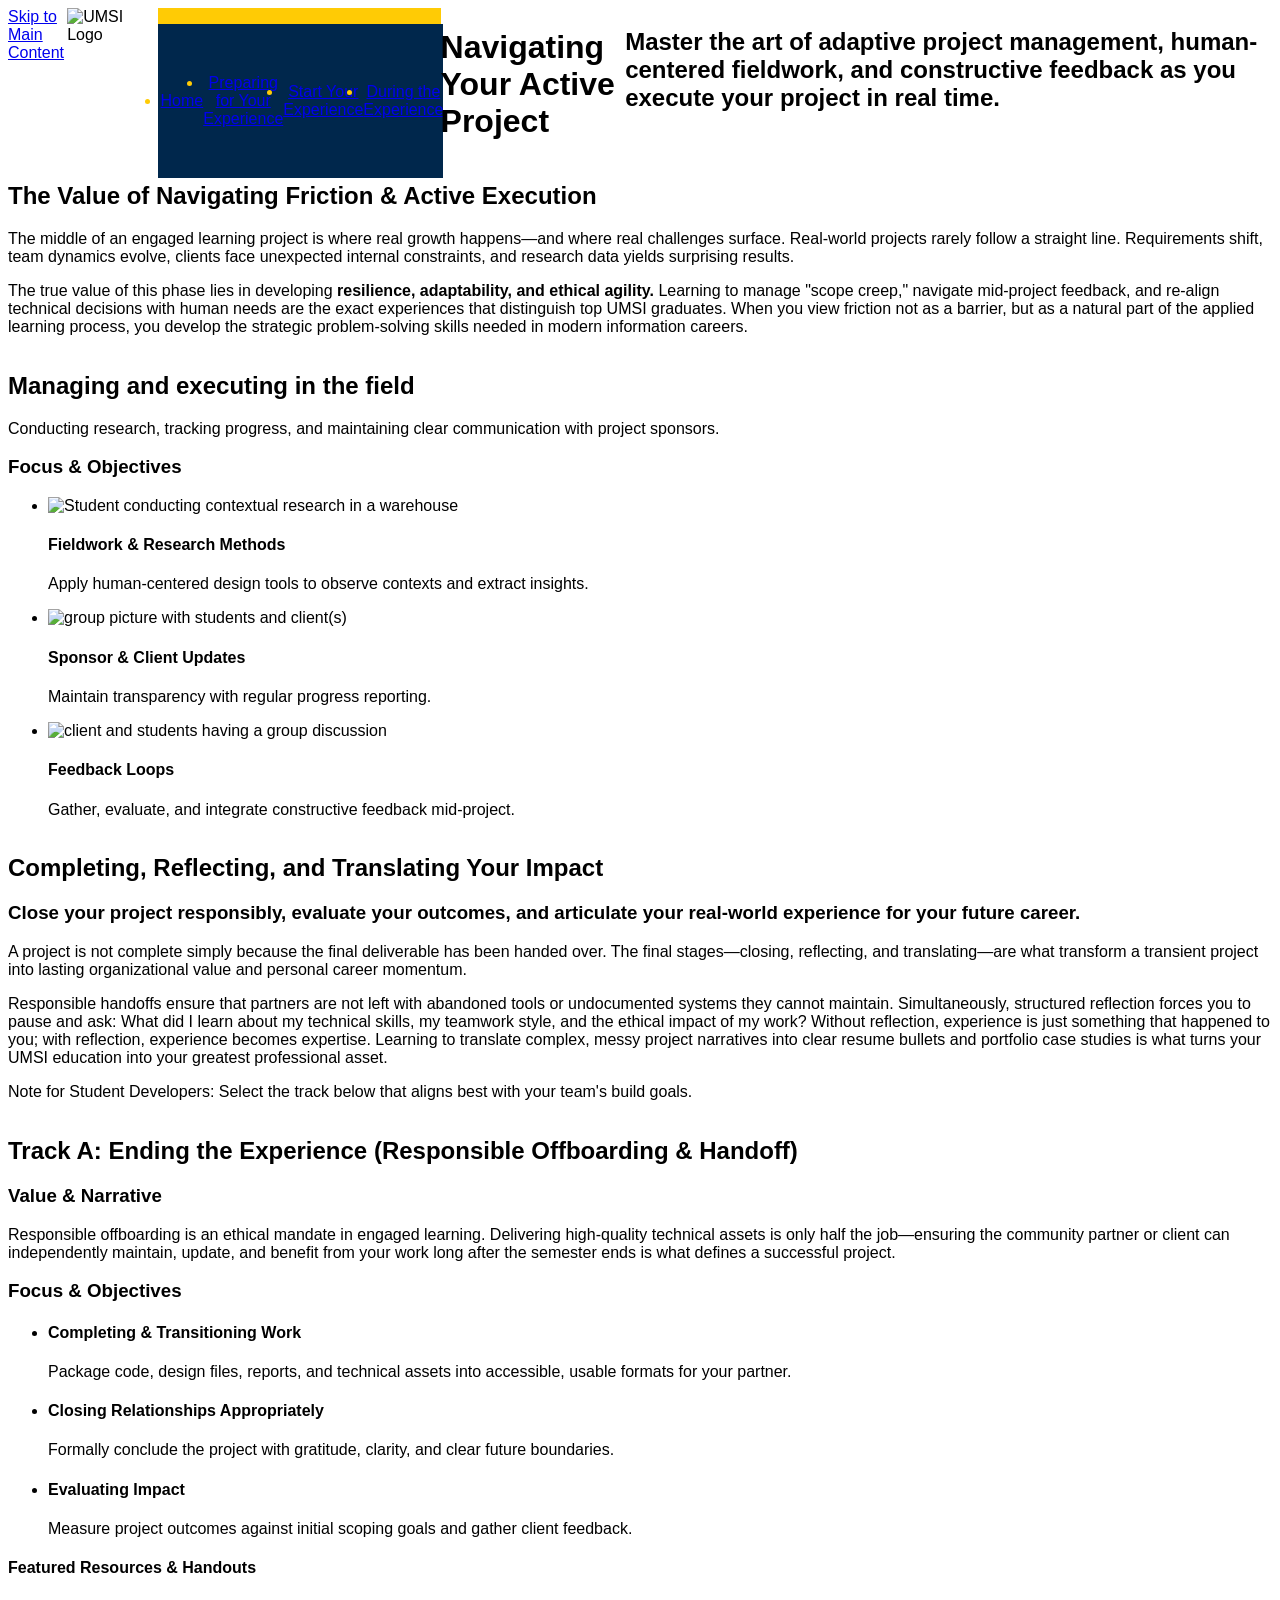
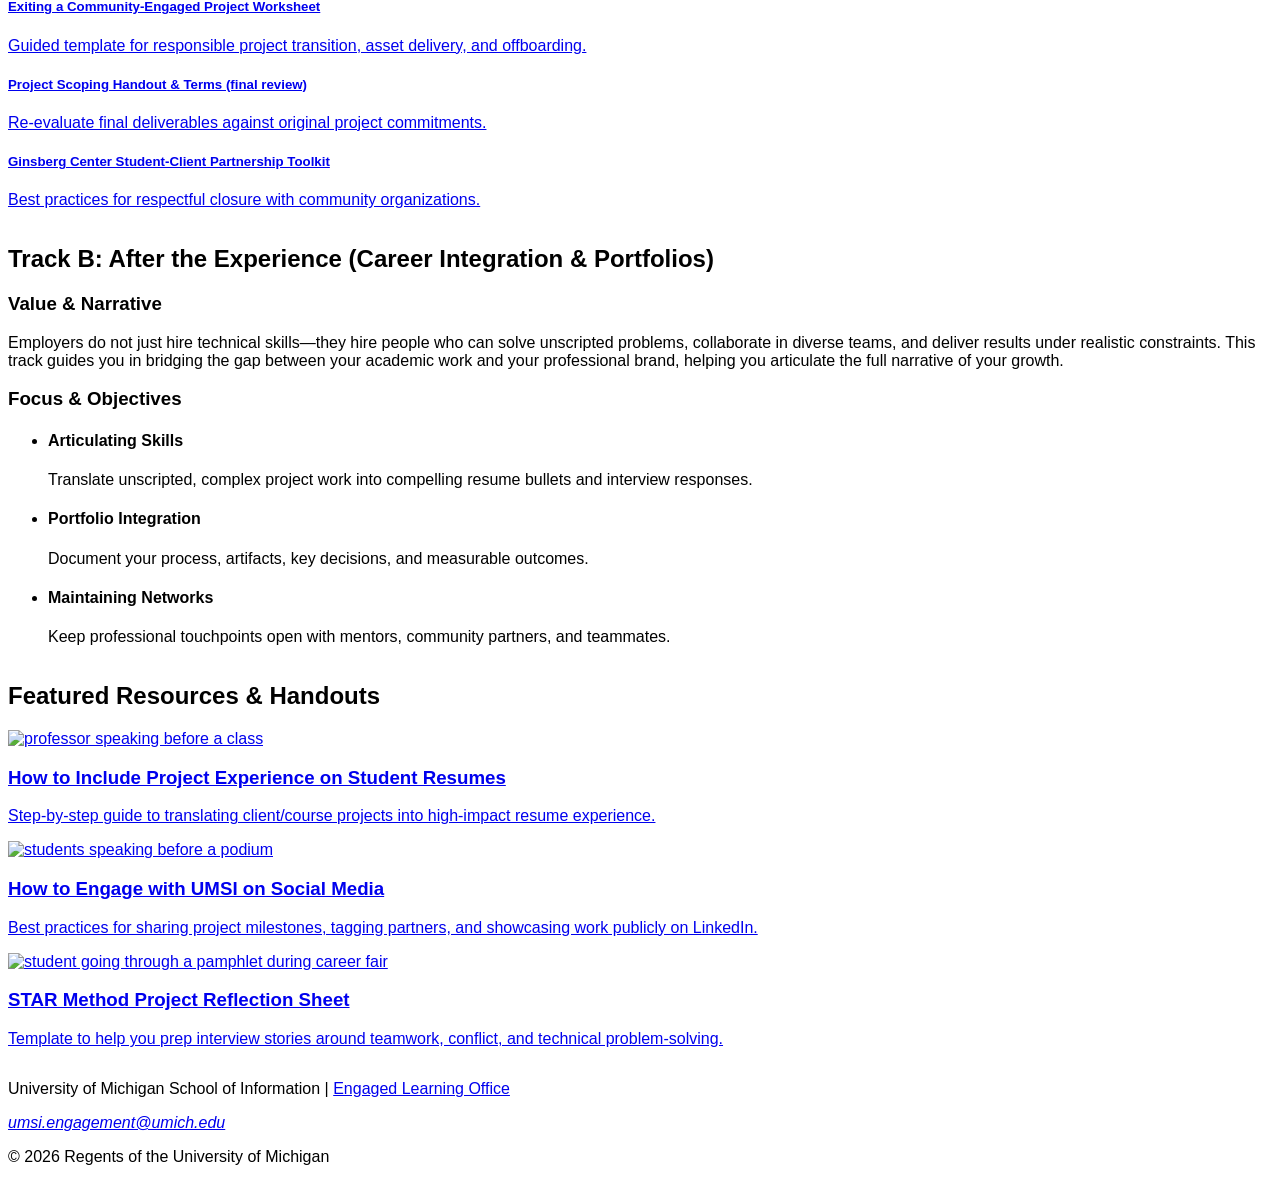
==== during.html @ c2f4e1d3 "checkpoint: work in progress before mobile CSS pass" ====
<!doctype html>
<html lang="en">
  <head>
    <meta charset="UTF-8" />
    <meta name="viewport" content="width=device-width, initial-scale=1.0" />
     <link rel="stylesheet" href="css/html5reset.css" />
    <link rel="stylesheet" href="css/style.css" />
    <title>Resumes</title>
  </head>
  <body>
    <header>
      <a href="#main">Skip to Main Content</a>
      <img
        src="images/UMSI_signature_vertical_informal_solidblue.jpg"
        alt="UMSI Logo"
      />
      <nav>
        <ul>
          <li><a href="index.html">Home</a></li>
          <li><a href="prep.html">Preparing for Your Experience</a></li>
          <li><a href="start.html">Start Your Experience</a></li>
          <li><a href="during.html">During the Experience</a></li>
        </ul>
      </nav>
      <h1>Navigating Your Active Project</h1>
      <h2>
        Master the art of adaptive project management, human-centered fieldwork,
        and constructive feedback as you execute your project in real time.
      </h2>
    </header>
    <main id="main">
      <section>
        <h2>The Value of Navigating Friction & Active Execution</h2>
        <p>
          The middle of an engaged learning project is where real growth
          happens—and where real challenges surface. Real-world projects rarely
          follow a straight line. Requirements shift, team dynamics evolve,
          clients face unexpected internal constraints, and research data yields
          surprising results.
        </p>
        <p>
          The true value of this phase lies in developing
          <strong>resilience, adaptability, and ethical agility.</strong>
          Learning to manage "scope creep," navigate mid-project feedback, and
          re-align technical decisions with human needs are the exact
          experiences that distinguish top UMSI graduates. When you view
          friction not as a barrier, but as a natural part of the applied
          learning process, you develop the strategic problem-solving skills
          needed in modern information careers.
        </p>
      </section>

      <section>
        <h2>Managing and executing in the field</h2>
        <p>
          Conducting research, tracking progress, and maintaining clear
          communication with project sponsors.
        </p>
        <h3>Focus & Objectives</h3>
        <ul>
          <li>
            <img
              src="images/UMSI_ASB2026CIRCAPintig_46.jpg"
              alt="Student conducting contextual research in a warehouse"
            />
            <h4>Fieldwork & Research Methods</h4>
            <p>
              Apply human-centered design tools to observe contexts and extract
              insights.
            </p>
          </li>
          <li>
            <img
              src="images/UMSI_ASB2026CIRCAPintig_06.jpg"
              alt="group picture with students and client(s)"
            />
            <h4>Sponsor & Client Updates</h4>
            <p>Maintain transparency with regular progress reporting.</p>
          </li>
          <li>
            <img
              src="images/UMSI_ASB2026CIRCAPintig_37.jpg"
              alt="client and students having a group discussion"
            />
            <h4>Feedback Loops</h4>
            <p>
              Gather, evaluate, and integrate constructive feedback mid-project.
            </p>
          </li>
        </ul>
      </section>

      <section>
        <h2>Completing, Reflecting, and Translating Your Impact</h2>
        <h3>
          Close your project responsibly, evaluate your outcomes, and articulate
          your real-world experience for your future career.
        </h3>
        <p>
          A project is not complete simply because the final deliverable has
          been handed over. The final stages—closing, reflecting, and
          translating—are what transform a transient project into lasting
          organizational value and personal career momentum.
        </p>
        <p>
          Responsible handoffs ensure that partners are not left with abandoned
          tools or undocumented systems they cannot maintain. Simultaneously,
          structured reflection forces you to pause and ask: What did I learn
          about my technical skills, my teamwork style, and the ethical impact
          of my work? Without reflection, experience is just something that
          happened to you; with reflection, experience becomes expertise.
          Learning to translate complex, messy project narratives into clear
          resume bullets and portfolio case studies is what turns your UMSI
          education into your greatest professional asset.
        </p>

        <p>
          Note for Student Developers: Select the track below that aligns best
          with your team's build goals.
        </p>
      </section>
      <section>
        <h2>
          Track A: Ending the Experience (Responsible Offboarding & Handoff)
        </h2>
        <h3>Value & Narrative</h3>
        <p>
          Responsible offboarding is an ethical mandate in engaged learning.
          Delivering high-quality technical assets is only half the job—ensuring
          the community partner or client can independently maintain, update,
          and benefit from your work long after the semester ends is what
          defines a successful project.
        </p>
        <h3>Focus & Objectives</h3>
        <ul>
          <li>
            <h4>Completing & Transitioning Work</h4>
            <p>
              Package code, design files, reports, and technical assets into
              accessible, usable formats for your partner.
            </p>
          </li>
          <li>
            <h4>Closing Relationships Appropriately</h4>
            <p>
              Formally conclude the project with gratitude, clarity, and clear
              future boundaries.
            </p>
          </li>
          <li>
            <h4>Evaluating Impact</h4>
            <p>
              Measure project outcomes against initial scoping goals and gather
              client feedback.
            </p>
          </li>
        </ul>

        <h4>Featured Resources & Handouts</h4>

        <div>
          <a
            href="https://docs.google.com/document/d/1-gfg_EZ3T8pa3T0a130Qvtpl1bYoLOVEHSNpGHcJtFA/edit?usp=drive_link"
            ><h5>Exiting a Community-Engaged Project Worksheet</h5>
            <p>
              Guided template for responsible project transition, asset
              delivery, and offboarding.
            </p></a
          >

          <a
            href="https://docs.google.com/document/d/1TrEDolwmOIlXgYgAP9VvlOGoYOwFfe6KxzZOgZSVYVw/edit?usp=drive_link"
            ><h5>Project Scoping Handout & Terms (final review)</h5>
            <p>
              Re-evaluate final deliverables against original project
              commitments.
            </p></a
          >

          <a
            href="https://ginsberg.umich.edu/article/campus-community-partnerships-toolkit"
            ><h5>Ginsberg Center Student-Client Partnership Toolkit</h5>
            <p>
              Best practices for respectful closure with community
              organizations.
            </p></a
          >
        </div>
      </section>
      <section>
        <h2>Track B: After the Experience (Career Integration & Portfolios)</h2>

        <h3>Value & Narrative</h3>
        <p>
          Employers do not just hire technical skills—they hire people who can
          solve unscripted problems, collaborate in diverse teams, and deliver
          results under realistic constraints. This track guides you in bridging
          the gap between your academic work and your professional brand,
          helping you articulate the full narrative of your growth.
        </p>

        <h3>Focus & Objectives</h3>
        <ul>
          <li>
            <h4>Articulating Skills</h4>
            <p>
              Translate unscripted, complex project work into compelling resume
              bullets and interview responses.
            </p>
          </li>
          <li>
            <h4>Portfolio Integration</h4>
            <p>
              Document your process, artifacts, key decisions, and measurable
              outcomes.
            </p>
          </li>
          <li>
            <h4>Maintaining Networks</h4>
            <p>
              Keep professional touchpoints open with mentors, community
              partners, and teammates.
            </p>
          </li>
        </ul>
      </section>

      <section>
        <h2>Featured Resources & Handouts</h2>
        <div>
          <a
            href="https://docs.google.com/document/d/1mjyX6jgqXFrY7SFYaA3J2cTh1ZnHH0FKF5aUKfXzXKo/edit?tab=t.0"
          >
            <img
              src="images/UMSI_JesseJohnstonClass_06.jpg"
              alt="professor speaking before a class"
            />
            <h3>How to Include Project Experience on Student Resumes</h3>
            <p>
              Step-by-step guide to translating client/course projects into
              high-impact resume experience.
            </p>
          </a>

          <a
            href="https://docs.google.com/document/d/1jwQg_Y4jECLPHqcyOtJtDTK5x-68KstexfPbh6jXHnA/edit?tab=t.0"
          >
            <img
              src="images/UMSI_Orientation_082024_009.JPG"
              alt="students speaking before a podium"
            />
            <h3>How to Engage with UMSI on Social Media</h3>
            <p>
              Best practices for sharing project milestones, tagging partners,
              and showcasing work publicly on LinkedIn.
            </p>
          </a>
          <a
            href="https://careercenter.umich.edu/content/interviewing-resources"
          >
            <img
              src="images/umsi_careerfair1.26.23.25.jpg"
              alt="student going through a pamphlet during career fair"
            />
            <h3>STAR Method Project Reflection Sheet</h3>
            <p>
              Template to help you prep interview stories around teamwork,
              conflict, and technical problem-solving.
            </p>
          </a>
        </div>
      </section>

      <!-- Content taken & modified from UMGPT with the prompt, "for the same content write me some intro content and resources for a prep page using the ELO content below" - this was after I had asked for content for the home page. " UMGPT. (2026). UMGPT ( GPT-5.6 Sol September 7th version) [Large language model]. -->
    </main>
    <footer>
      <p>
        University of Michigan School of Information |
        <a
          href="https://www.si.umich.edu/programs/engaged-learning/about-engaged-learning-office"
          >Engaged Learning Office
        </a>
      </p>
      <address>
        <a href="mailto:umsi.engagement@umich.edu">umsi.engagement@umich.edu</a>
      </address>
      <p>&copy; 2026 Regents of the University of Michigan</p>
    </footer>
  </body>
</html>
---- css/style.css ----
html {
  font-size: 16px;
  font-family: "nunito sans", sans-serif;

}

img {
  width: 100%;
}

iframe {
  width: 100%;
}

header {
  display: flex;
  justify-content: space-between;
}

#skip-content {
  position: absolute;
  top: -40px;
}

header > img {
  width: 18%;
}

nav {
  background: #FFCB05;
}

nav > ul {
  display: flex;
  flex-direction: row;
  width: 100%;
  justify-content: space-evenly;
  font-size: 16px;
  height: 100%;
  align-items: center;
  text-align: center;
  padding-left: 1%;
    font-family: "Oswald", sans-serif;
    background-color: #00274C;
    color: #FFCB05;

}

#title {
  font-family: "Oswald", sans-serif;
  text-align: center;
  font-size: 2.5rem;
  padding: 10% 0%;
  background-color: #FFCB05;
  color:#00274C;
  line-height: 1.2;
}

main {
  display: grid;
  grid-template-columns: repeat(4, 1fr);
}

section {
  grid-column: 1 / -1;


}

#section-2 {
  text-align: center;
  padding: 10% 11vw;
  color: #00274C;
}

#section-2 h2{
  padding-bottom: 5%;
  font-family: "Oswald", sans-serif;
  font-size: 2.5rem;
  line-height: 1.3;
}
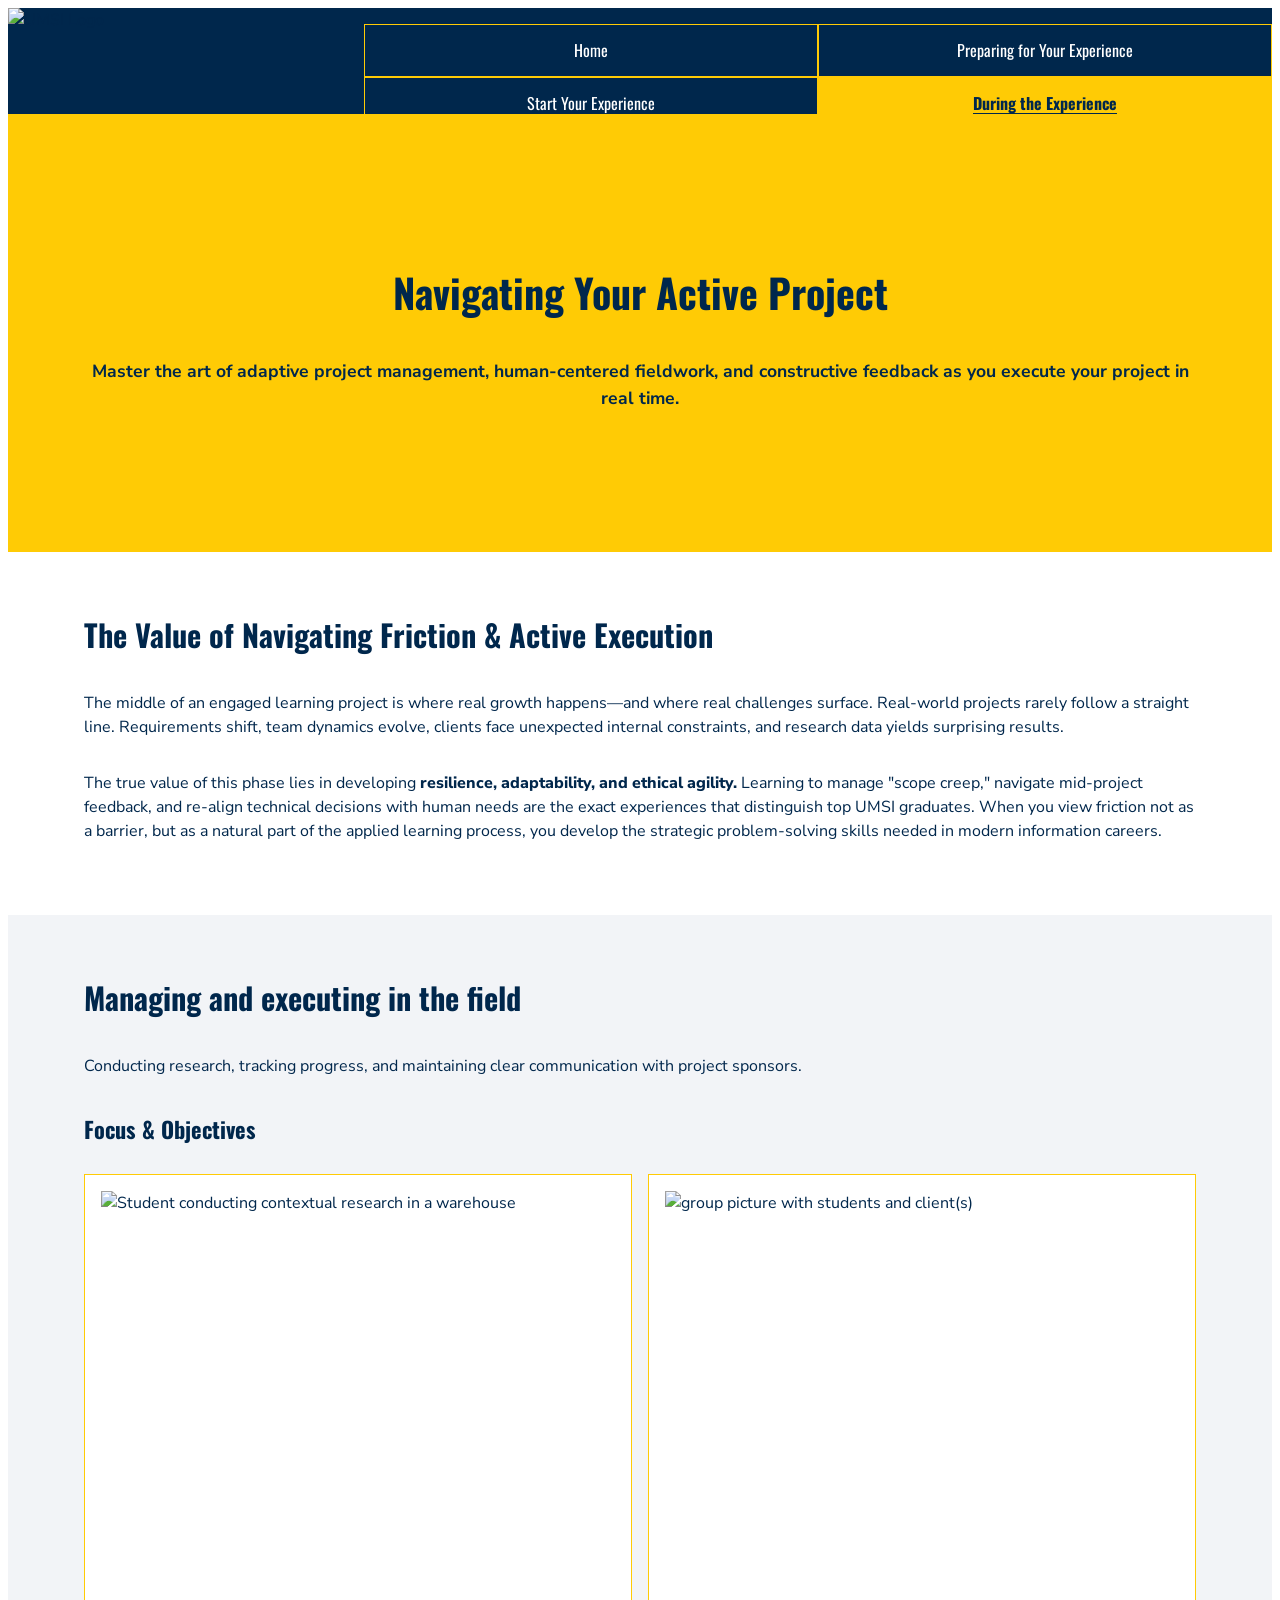
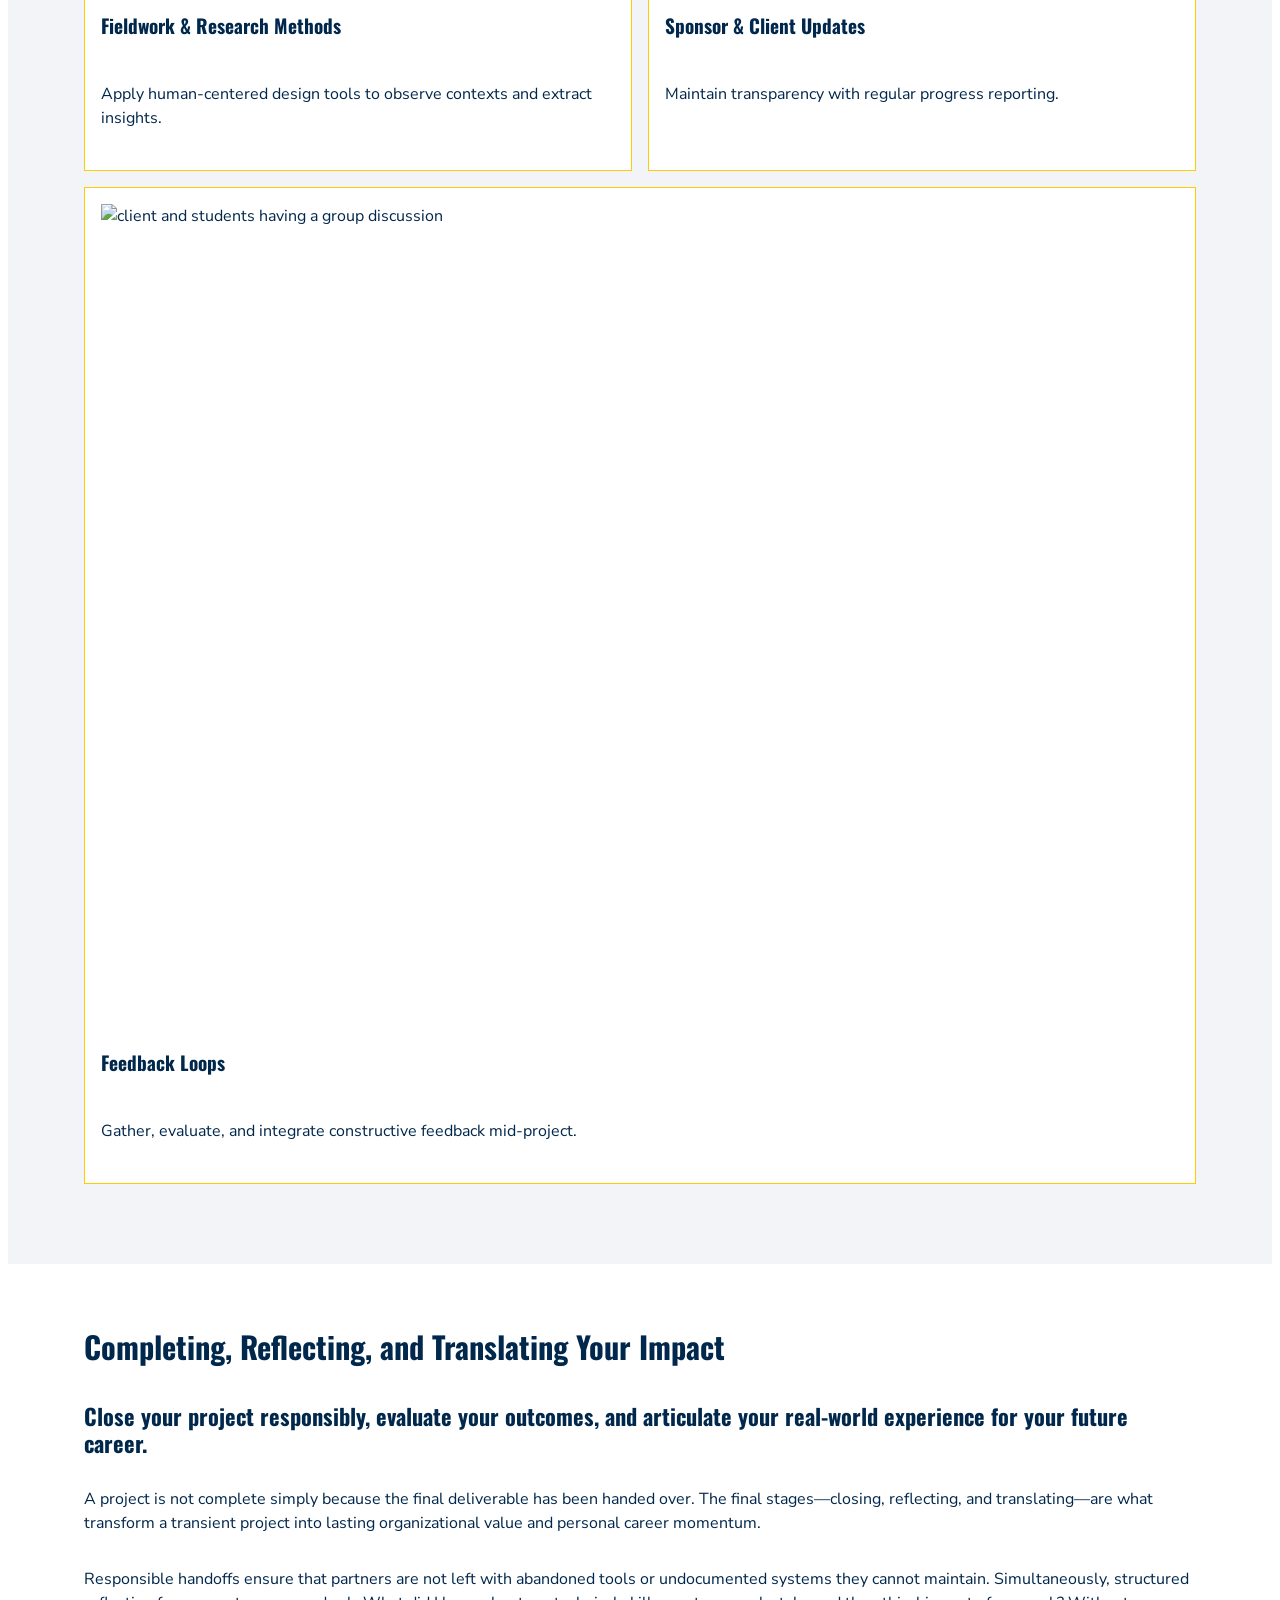
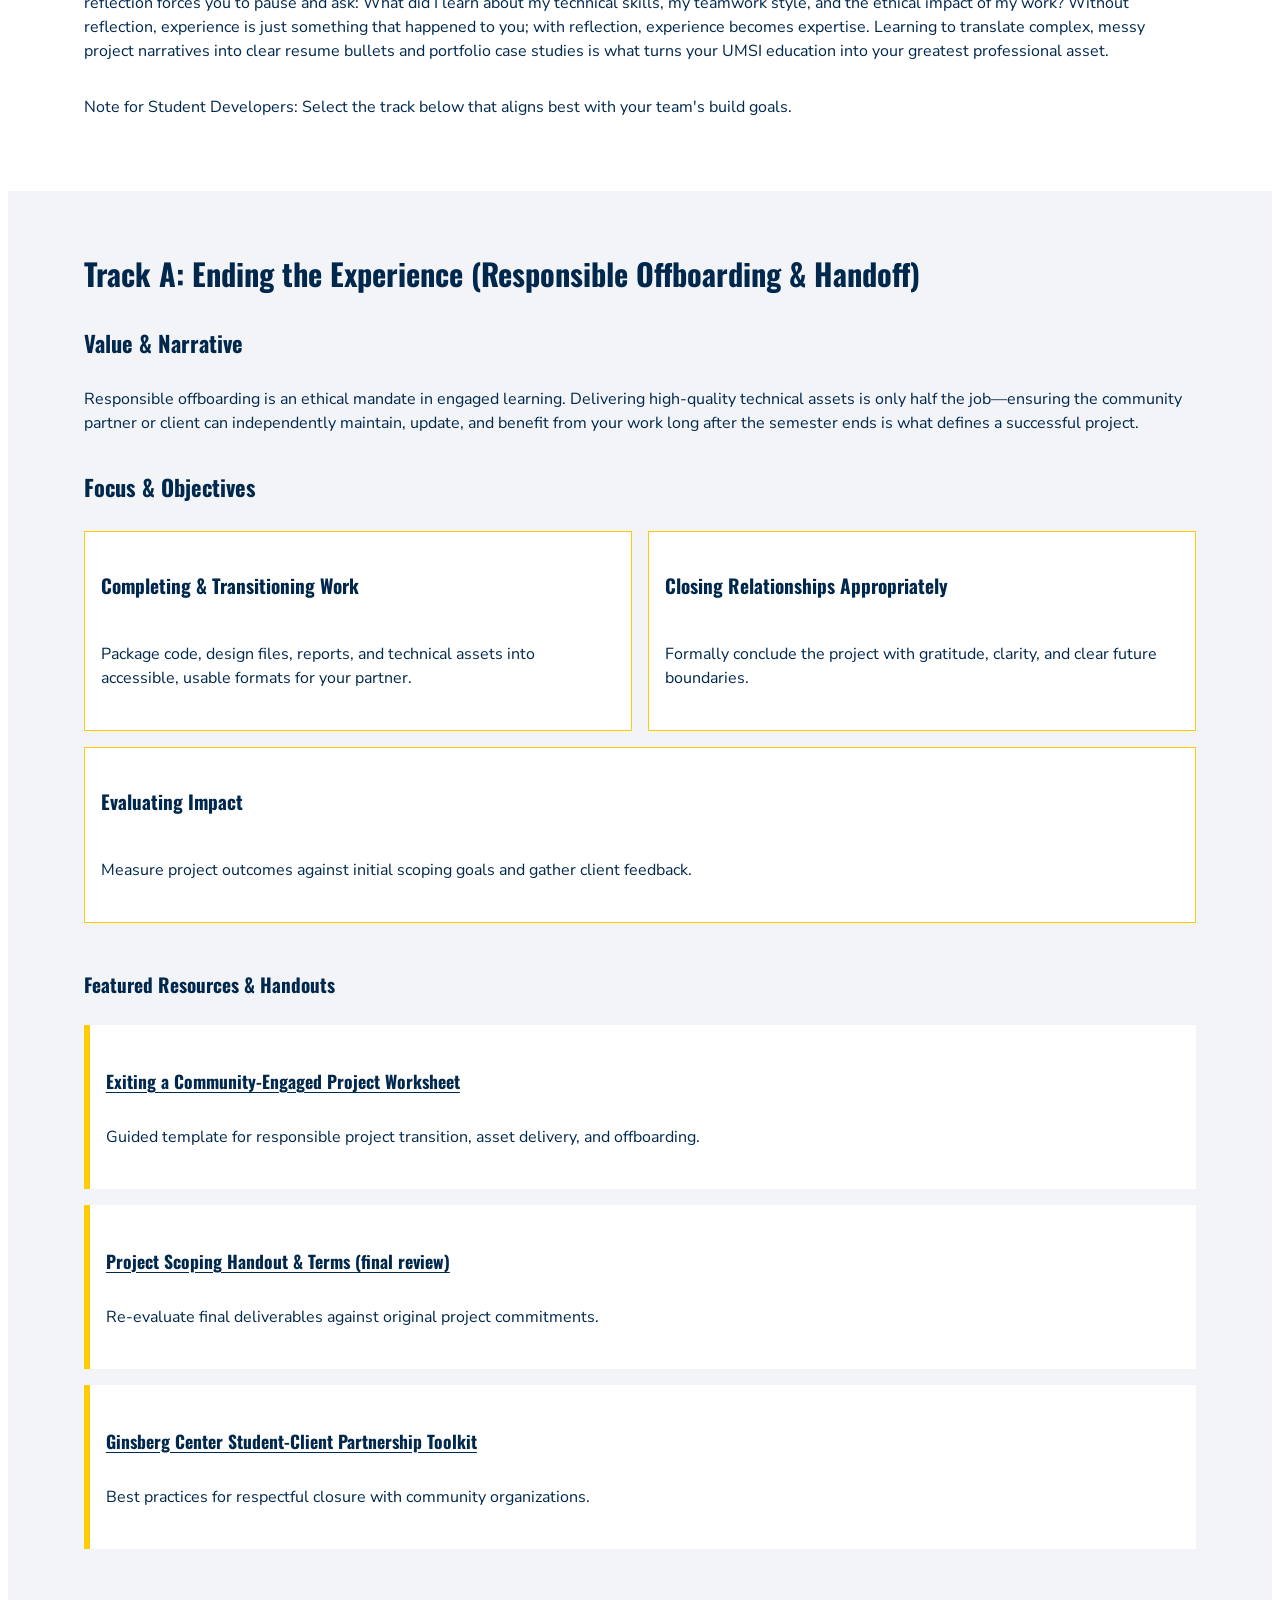
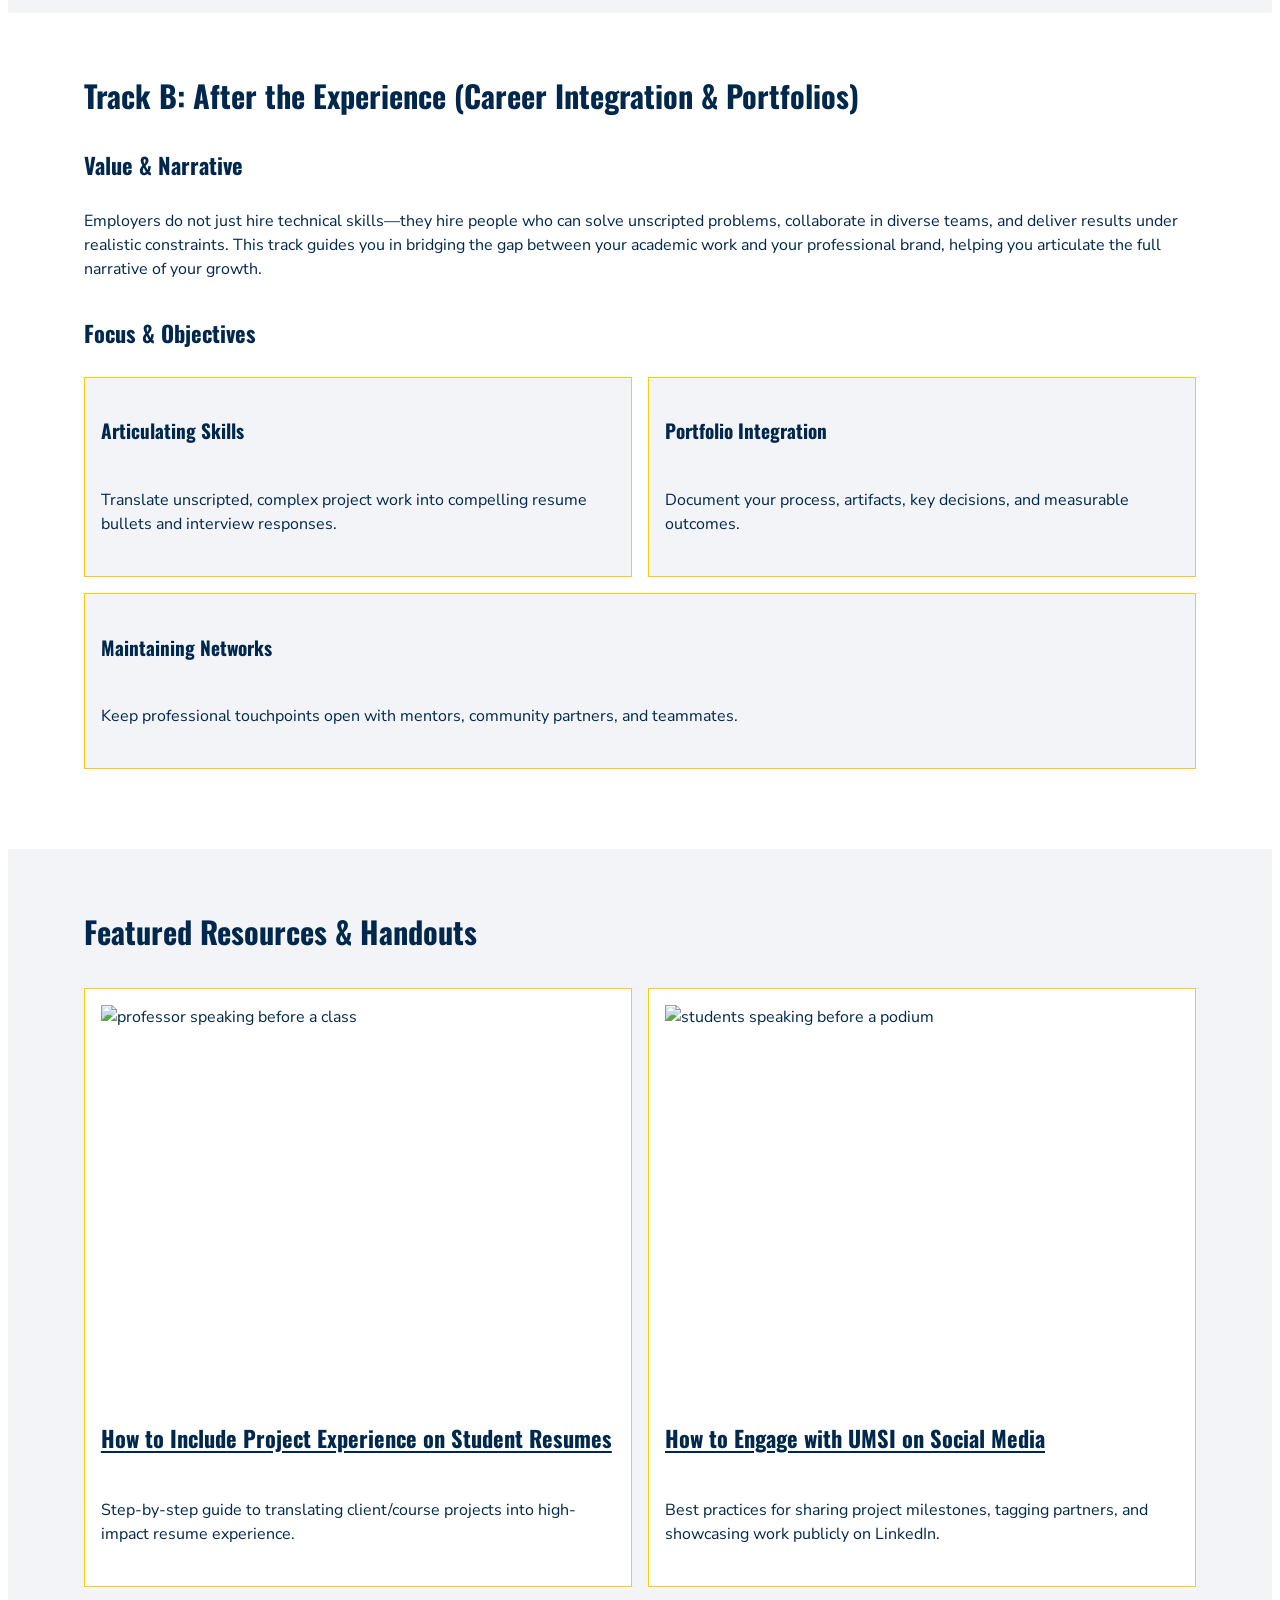
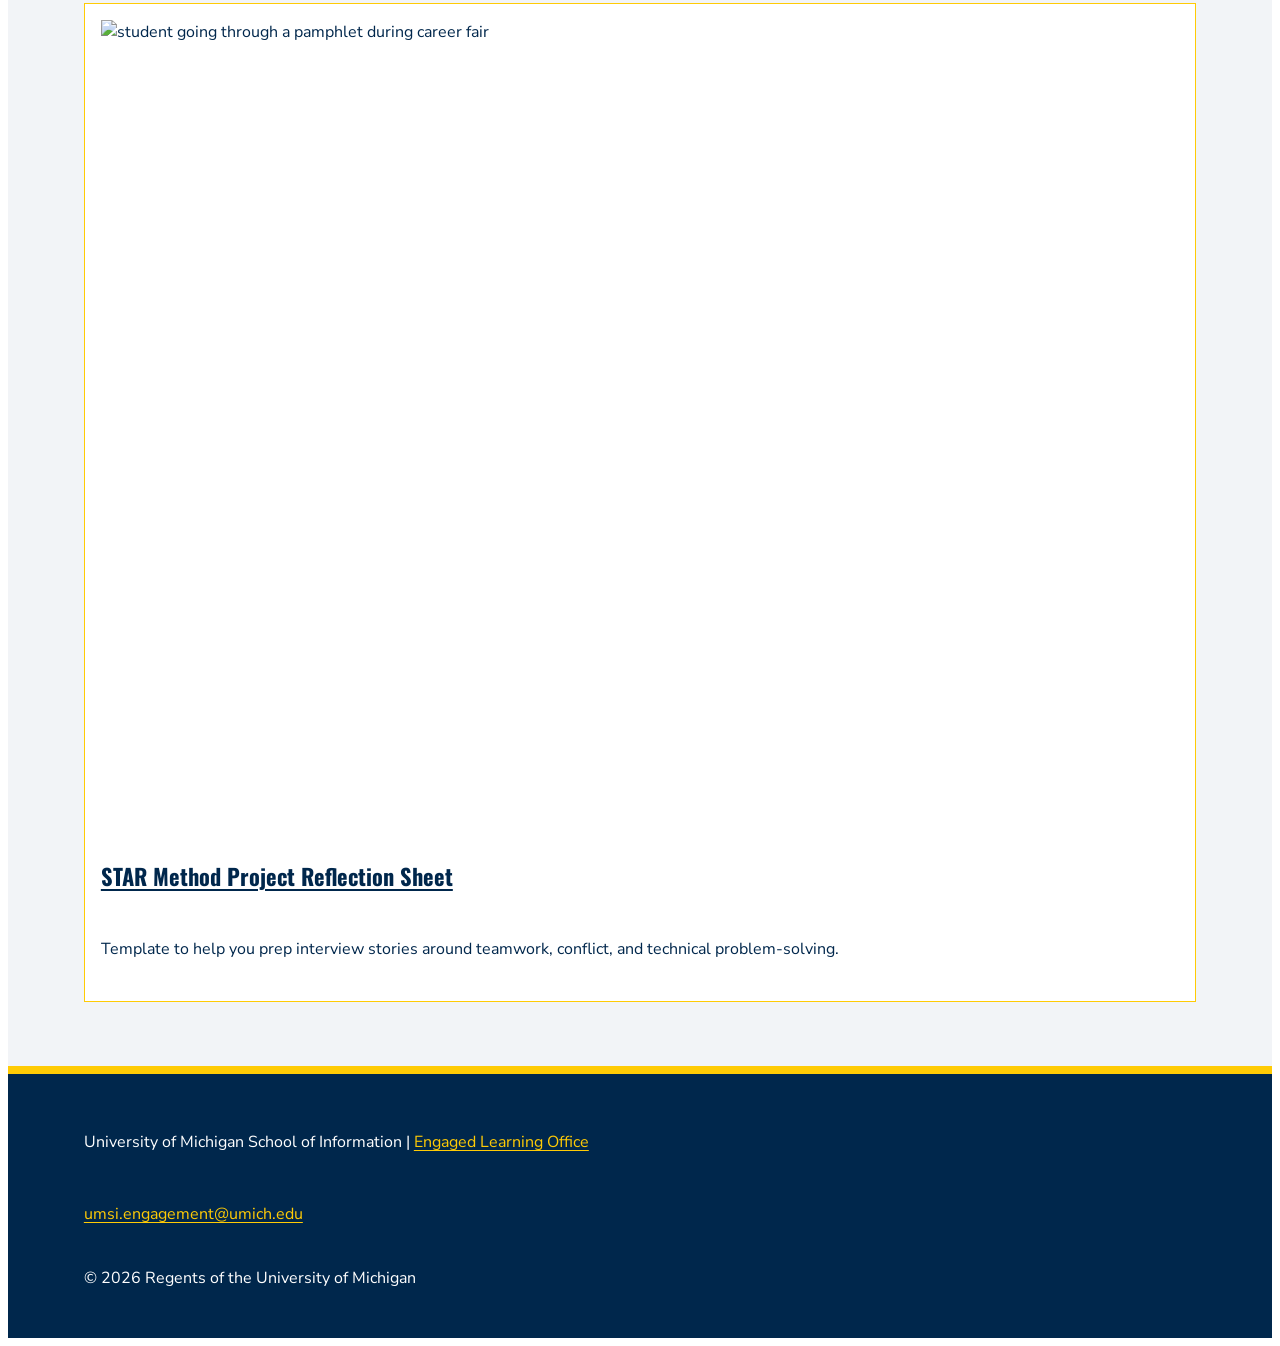
==== commit 349c0533: "mobile layout: shared grid CSS, classes and wrappers on all four pages" ====
--- a/during.html
+++ b/during.html
@@ -5,11 +5,14 @@
     <meta name="viewport" content="width=device-width, initial-scale=1.0" />
      <link rel="stylesheet" href="css/html5reset.css" />
     <link rel="stylesheet" href="css/style.css" />
+    <link rel="preconnect" href="https://fonts.googleapis.com">
+    <link rel="preconnect" href="https://fonts.gstatic.com" crossorigin>
+    <link href="https://fonts.googleapis.com/css2?family=Nunito+Sans:ital,opsz,wght@0,6..12,200..1000;1,6..12,200..1000&family=Oswald:wght@200..700&display=swap" rel="stylesheet">
     <title>Resumes</title>
   </head>
   <body>
     <header>
-      <a href="#main">Skip to Main Content</a>
+      <a href="#main" id="skip-content">Skip to Main Content</a>
       <img
         src="images/UMSI_signature_vertical_informal_solidblue.jpg"
         alt="UMSI Logo"
@@ -19,14 +22,16 @@
           <li><a href="index.html">Home</a></li>
           <li><a href="prep.html">Preparing for Your Experience</a></li>
           <li><a href="start.html">Start Your Experience</a></li>
-          <li><a href="during.html">During the Experience</a></li>
+          <li><a href="during.html" class="active">During the Experience</a></li>
         </ul>
       </nav>
-      <h1>Navigating Your Active Project</h1>
-      <h2>
-        Master the art of adaptive project management, human-centered fieldwork,
-        and constructive feedback as you execute your project in real time.
-      </h2>
+      <div id="title">
+        <h1>Navigating Your Active Project</h1>
+        <h2>
+          Master the art of adaptive project management, human-centered fieldwork,
+          and constructive feedback as you execute your project in real time.
+        </h2>
+      </div>
     </header>
     <main id="main">
       <section>
@@ -57,8 +62,8 @@
           communication with project sponsors.
         </p>
         <h3>Focus & Objectives</h3>
-        <ul>
-          <li>
+        <ul class="card-grid">
+          <li class="card">
             <img
               src="images/UMSI_ASB2026CIRCAPintig_46.jpg"
               alt="Student conducting contextual research in a warehouse"
@@ -69,7 +74,7 @@
               insights.
             </p>
           </li>
-          <li>
+          <li class="card">
             <img
               src="images/UMSI_ASB2026CIRCAPintig_06.jpg"
               alt="group picture with students and client(s)"
@@ -77,7 +82,7 @@
             <h4>Sponsor & Client Updates</h4>
             <p>Maintain transparency with regular progress reporting.</p>
           </li>
-          <li>
+          <li class="card">
             <img
               src="images/UMSI_ASB2026CIRCAPintig_37.jpg"
               alt="client and students having a group discussion"
@@ -132,22 +137,22 @@
           defines a successful project.
         </p>
         <h3>Focus & Objectives</h3>
-        <ul>
-          <li>
+        <ul class="card-grid">
+          <li class="card">
             <h4>Completing & Transitioning Work</h4>
             <p>
               Package code, design files, reports, and technical assets into
               accessible, usable formats for your partner.
             </p>
           </li>
-          <li>
+          <li class="card">
             <h4>Closing Relationships Appropriately</h4>
             <p>
               Formally conclude the project with gratitude, clarity, and clear
               future boundaries.
             </p>
           </li>
-          <li>
+          <li class="card">
             <h4>Evaluating Impact</h4>
             <p>
               Measure project outcomes against initial scoping goals and gather
@@ -158,7 +163,7 @@
 
         <h4>Featured Resources & Handouts</h4>
 
-        <div>
+        <div class="stack">
           <a
             href="https://docs.google.com/document/d/1-gfg_EZ3T8pa3T0a130Qvtpl1bYoLOVEHSNpGHcJtFA/edit?usp=drive_link"
             ><h5>Exiting a Community-Engaged Project Worksheet</h5>
@@ -200,22 +205,22 @@
         </p>
 
         <h3>Focus & Objectives</h3>
-        <ul>
-          <li>
+        <ul class="card-grid">
+          <li class="card">
             <h4>Articulating Skills</h4>
             <p>
               Translate unscripted, complex project work into compelling resume
               bullets and interview responses.
             </p>
           </li>
-          <li>
+          <li class="card">
             <h4>Portfolio Integration</h4>
             <p>
               Document your process, artifacts, key decisions, and measurable
               outcomes.
             </p>
           </li>
-          <li>
+          <li class="card">
             <h4>Maintaining Networks</h4>
             <p>
               Keep professional touchpoints open with mentors, community
@@ -227,8 +232,9 @@
 
       <section>
         <h2>Featured Resources & Handouts</h2>
-        <div>
-          <a
+        <div class="card-grid">
+          <a
+            class="card"
             href="https://docs.google.com/document/d/1mjyX6jgqXFrY7SFYaA3J2cTh1ZnHH0FKF5aUKfXzXKo/edit?tab=t.0"
           >
             <img
@@ -243,6 +249,7 @@
           </a>
 
           <a
+            class="card"
             href="https://docs.google.com/document/d/1jwQg_Y4jECLPHqcyOtJtDTK5x-68KstexfPbh6jXHnA/edit?tab=t.0"
           >
             <img
@@ -256,6 +263,7 @@
             </p>
           </a>
           <a
+            class="card"
             href="https://careercenter.umich.edu/content/interviewing-resources"
           >
             <img
--- a/css/style.css
+++ b/css/style.css
@@ -1,7 +1,45 @@
 html {
   font-size: 16px;
-  font-family: "nunito sans", sans-serif;
-
+  font-family: "Nunito Sans", sans-serif;
+}
+
+body {
+  background-color: #ffffff;
+  color: #00274c;
+  line-height: 1.5;
+}
+
+h1, h2, h3, h4, h5 {
+  font-family: "Oswald", sans-serif;
+  line-height: 1.2;
+}
+
+h2 {
+  font-size: 1.9rem;
+  padding-bottom: 0.75rem;
+}
+
+h3 {
+  font-size: 1.4rem;
+  padding-bottom: 0.5rem;
+}
+
+h4 {
+  font-size: 1.2rem;
+  padding-bottom: 0.25rem;
+}
+
+h5 {
+  font-size: 1.1rem;
+  padding-bottom: 0.25rem;
+}
+
+p {
+  padding-bottom: 1rem;
+}
+
+strong {
+  font-weight: 800;
 }
 
 img {
@@ -10,72 +48,357 @@
 
 iframe {
   width: 100%;
-}
-
-header {
-  display: flex;
-  justify-content: space-between;
+  height: auto;
+  aspect-ratio: 16 / 9;
+}
+
+a {
+  color: #00274c;
+  text-decoration: underline;
+  text-underline-offset: 0.2em;
+}
+
+a:hover a:focus{
+  text-decoration-thickness: 0.15em;
 }
 
 #skip-content {
   position: absolute;
-  top: -40px;
+  top: -10rem;
+  left: 0;
+  padding: 1rem;
+  background-color: #00274c;
+  color: #ffcb05;
+  font-weight: 800;
+  z-index: 10;
+}
+
+#skip-content:focus {
+  top: 0;
+  outline: 3px solid #ffcb05;
+}
+
+header {
+  display: grid;
+  grid-template-columns: 1fr 3fr;
+  background-color: #00274c;
 }
 
 header > img {
-  width: 18%;
-}
-
-nav {
-  background: #FFCB05;
+  width: 100%;
+  height: 100%;
+  object-fit: cover;
 }
 
 nav > ul {
-  display: flex;
-  flex-direction: row;
-  width: 100%;
-  justify-content: space-evenly;
-  font-size: 16px;
+  display: grid;
+  grid-template-columns: 1fr 1fr;
   height: 100%;
+  list-style: none;
+}
+
+nav li {
+  display: grid;
+  border: 1px solid #ffcb05;
+}
+
+nav a {
+  display: grid;
   align-items: center;
+  padding: 0.5rem;
   text-align: center;
-  padding-left: 1%;
-    font-family: "Oswald", sans-serif;
-    background-color: #00274C;
-    color: #FFCB05;
-
+  font-family: "Oswald", sans-serif;
+  font-size: 1rem;
+  line-height: 1.2;
+  color: #ffffff;
+  text-decoration: none;
+}
+
+nav a:hover {
+  background-color: #ffffff;
+  color: #00274c;
+  text-decoration: underline;
+}
+
+nav a:focus {
+  outline: 3px solid #ffffff;
+  outline-offset: -5px;
+}
+
+nav a.active {
+  background-color: #ffcb05;
+  color: #00274c;
+  font-weight: 700;
+  text-decoration: underline;
+}
+
+nav a.active:focus {
+  outline-color: #00274c;
 }
 
 #title {
   font-family: "Oswald", sans-serif;
   text-align: center;
+  padding: 10% 6%;
+  background-color: #ffcb05;
+  color: #00274c;
+}
+
+header > #title {
+  grid-column: 1 / -1;
+}
+
+#title h1 {
   font-size: 2.5rem;
-  padding: 10% 0%;
-  background-color: #FFCB05;
-  color:#00274C;
   line-height: 1.2;
 }
 
+#title h2 {
+  font-family: "Nunito Sans", sans-serif;
+  font-size: 1.1rem;
+  line-height: 1.5;
+  padding: 1rem 0 0;
+}
+
 main {
   display: grid;
   grid-template-columns: repeat(4, 1fr);
 }
 
-section {
+main > section, main > aside {
   grid-column: 1 / -1;
-
-
+  padding: 2.5rem 6%;
+}
+
+main > section:nth-child(even) {
+  background-color: #f2f4f7;
+}
+
+/* I think the HTML reset file was causing some trouble here */
+main ul, main ol {
+  padding-left: 1.25rem;
+  padding-bottom: 1rem;
+  list-style: disc;
+}
+
+main ol {
+  list-style: decimal;
+}
+
+main li {
+  padding-bottom: 0.75rem;
+}
+
+section > img {
+  margin-bottom: 1.5rem;
 }
 
 #section-2 {
   text-align: center;
-  padding: 10% 11vw;
-  color: #00274C;
-}
-
-#section-2 h2{
+  padding: 0 0 1.5rem;
+  color: #00274c;
+}
+
+#section-2 h2 {
   padding-bottom: 5%;
-  font-family: "Oswald", sans-serif;
   font-size: 2.5rem;
   line-height: 1.3;
-}+}
+
+.card-grid {
+  display: grid;
+  grid-template-columns: 1fr 1fr;
+  gap: 1rem;
+  padding: 0 0 1.5rem;
+  list-style: none;
+}
+
+/* I found this cool solution while looking up how to do this */
+.card-grid > :last-child:nth-child(odd) {
+  grid-column: 1 / -1;
+}
+
+.card {
+  display: grid;
+  align-content: start;
+  padding: 1rem;
+  background-color: #ffffff;
+  border: 0.1rem solid #ffcb05;
+}
+
+main > section:nth-child(odd) .card {
+  background-color: #f2f4f7;
+}
+
+.card img {
+  margin-bottom: 0.75rem;
+  aspect-ratio: 4 / 3;
+  object-fit: cover;
+}
+
+.card p {
+  padding-bottom: 0.5rem;
+}
+
+
+div.card > a {
+  display: inline-block;
+  padding: 0.5rem 0;
+  font-weight: 700;
+}
+
+a.card {
+  text-decoration: none;
+}
+
+a.card h3, a.card h5 {
+  text-decoration: underline;
+}
+
+a.card:hover {
+  background-color: #00274c;
+  color: #ffffff;
+}
+
+a.card:hover h3, a.card:hover h5 {
+  color: #ffcb05;
+}
+
+.stack {
+  display: grid;
+  gap: 1rem;
+  padding: 0 0 1.5rem;
+}
+
+.stack > p, .stack > a, .stack > article {
+  padding: 1rem 1rem 0.5rem;
+  border-left: 0.4rem solid #ffcb05;
+  background-color: #ffffff;
+}
+
+main > section:nth-of-type(odd) .stack > * {
+  background-color: #f2f4f7;
+}
+
+/* stacked items that are links: underline the title only */
+.stack > a {
+  text-decoration: none;
+}
+
+.stack > a h5 {
+  text-decoration: underline;
+}
+
+.stack > a:hover {
+  background-color: #00274c;
+  color: #ffffff;
+}
+
+.stack > a:hover h5 {
+  color: #ffcb05;
+}
+
+.button {
+  display: inline-grid;
+  align-items: center;
+  min-height: 3rem;
+  padding: 0.5rem 1.25rem;
+  margin: 0.5rem 0 1rem;
+  background-color: #00274c;
+  color: #ffcb05;
+  font-family: "Oswald", sans-serif;
+  font-size: 1.1rem;
+  text-decoration: none;
+  border: 2px solid #00274c;
+}
+
+.button:hover {
+  background-color: #ffcb05;
+  color: #00274c;
+  text-decoration: underline;
+}
+
+.button:focus {
+  outline: 3px solid #00274c;
+  outline-offset: 3px;
+}
+
+.text-image {
+  display: grid;
+  grid-template-columns: 1fr 1fr;
+  gap: 1rem;
+  align-items: center;
+}
+
+aside {
+  background-color: #00274c;
+  color: #ffffff;
+}
+
+aside h2 {
+  color: #ffcb05;
+}
+
+aside a {
+  color: #ffffff;
+}
+
+aside .button {
+  background-color: #ffcb05;
+  color: #00274c;
+  border-color: #ffcb05;
+}
+
+aside .button:hover {
+  background-color: #ffffff;
+  border-color: #ffffff;
+}
+
+aside .button:focus {
+  outline-color: #ffcb05;
+}
+
+footer {
+  display: grid;
+  grid-template-columns: 1fr 1fr;
+  gap: 1rem;
+  padding: 2rem 6%;
+  background-color: #00274c;
+  color: #ffffff;
+  font-size: 1rem;
+  border-top: 0.5rem solid #ffcb05;
+}
+
+footer > p:first-child, footer address {
+  grid-column: 1 / -1;
+}
+
+footer p {
+  padding-bottom: 0;
+}
+
+footer address {
+  font-style: normal;
+}
+
+footer a {
+  color: #ffcb05;
+  display: inline-block;
+  padding: 0.5rem 0;
+  word-break: break-word;
+}
+
+footer a:focus {
+  outline-color: #ffcb05;
+}
+
+/* ---------- Accessibility: reduced motion ---------- */
+
+/* the site has no animation, but this makes sure none can play for users who ask for less motion */
+@media (prefers-reduced-motion: reduce) {
+  * {
+    animation: none;
+    transition: none;
+    scroll-behavior: auto;
+  }
+}
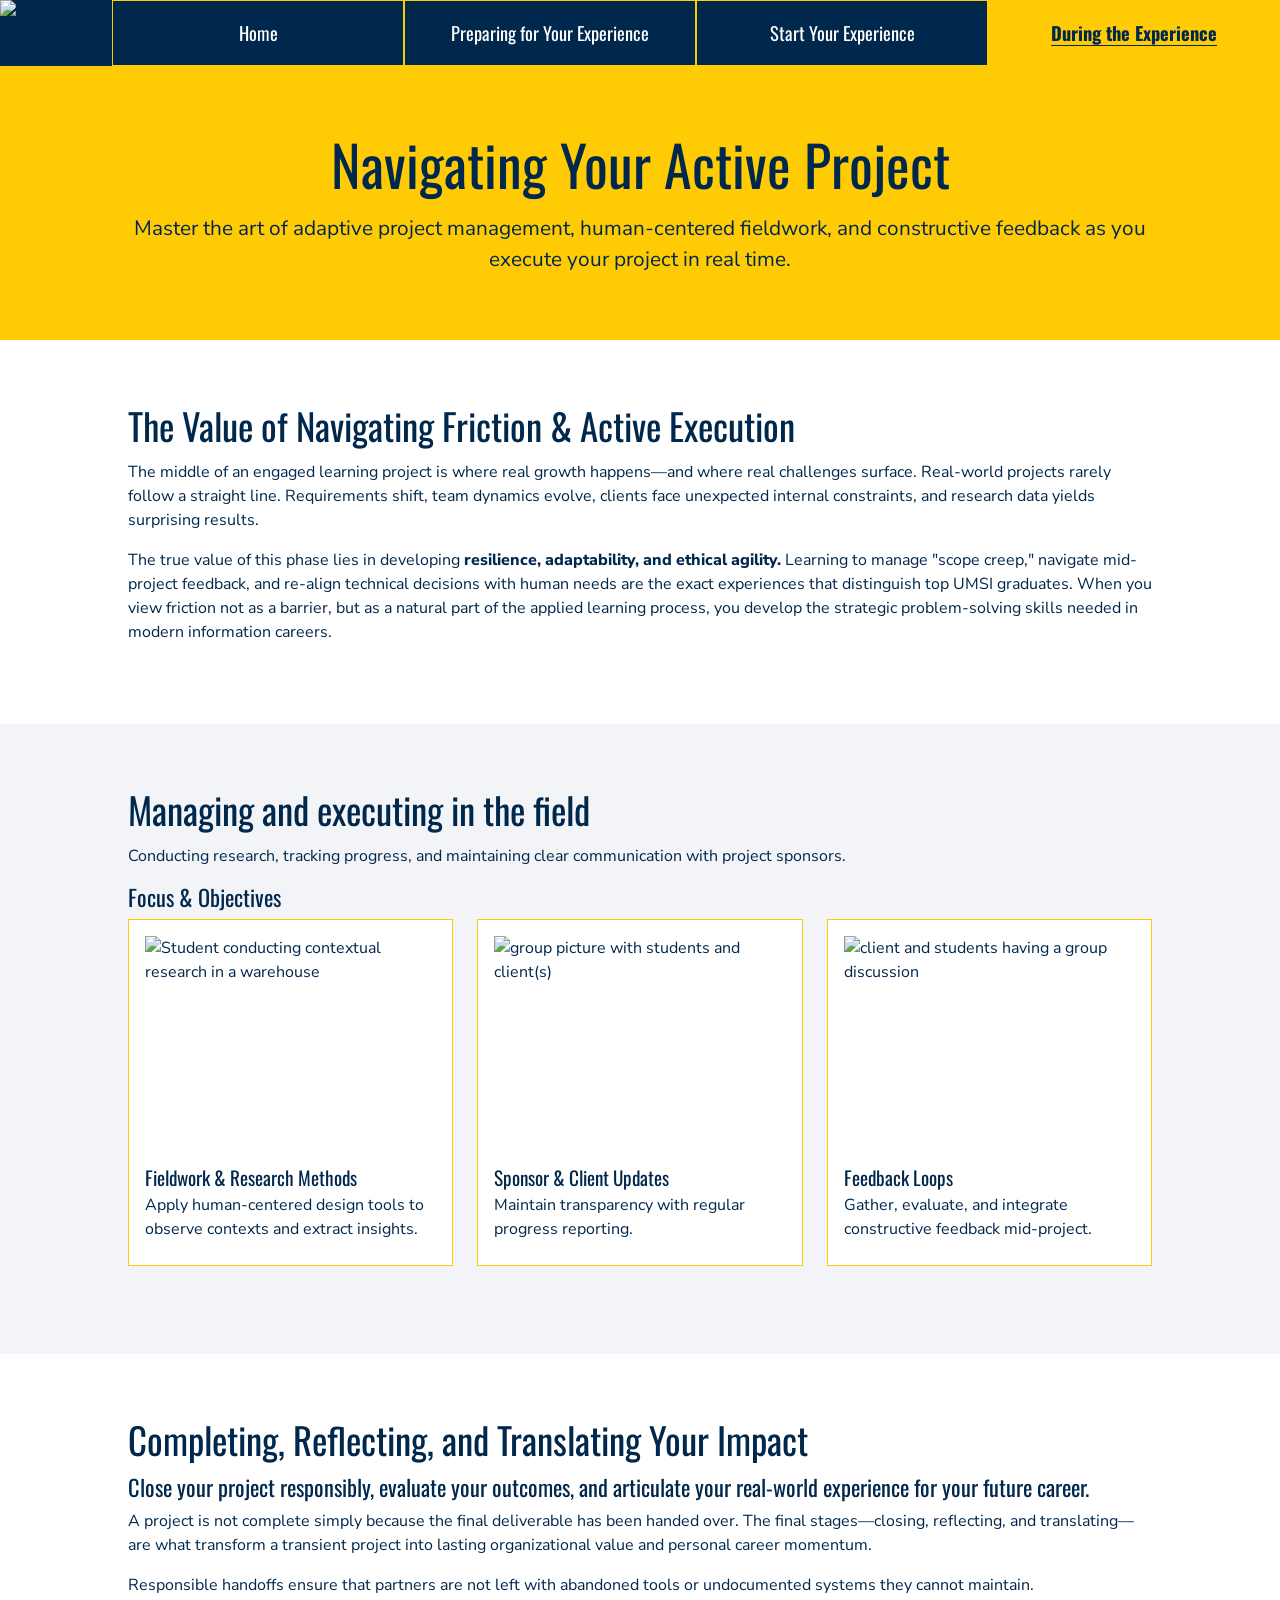
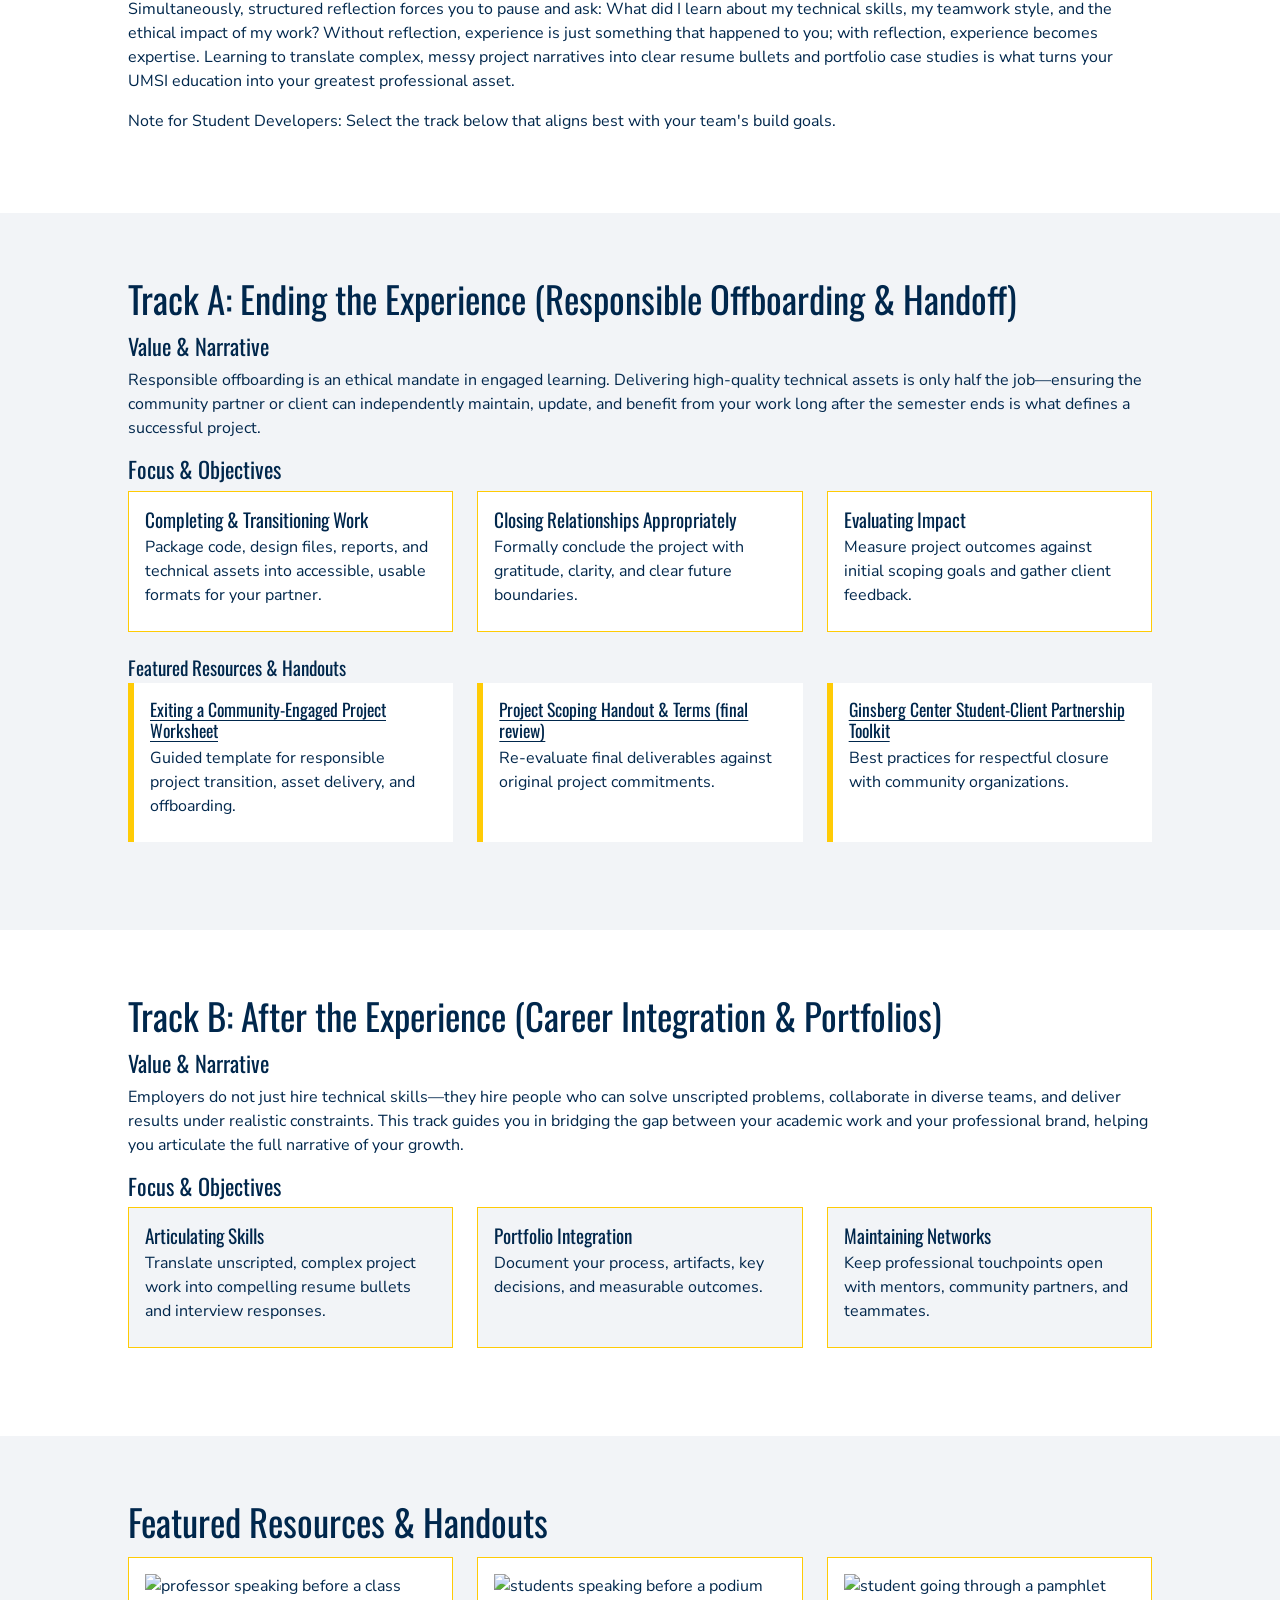
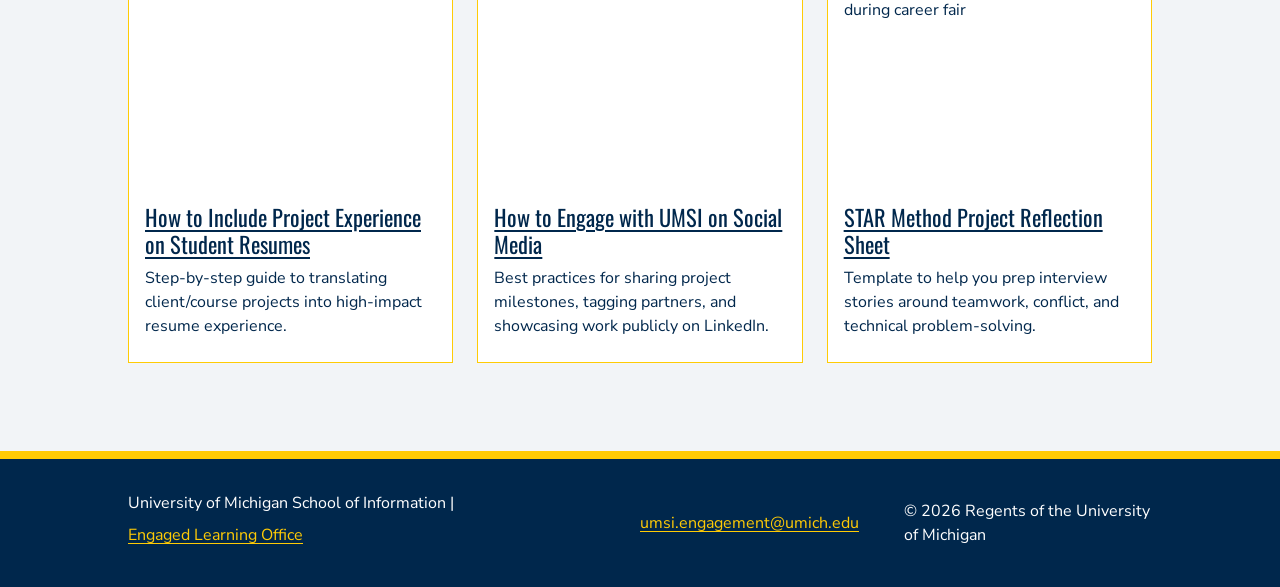
==== commit 73a1a48d: "Desktop View added" ====
--- a/during.html
+++ b/during.html
@@ -8,6 +8,7 @@
     <link rel="preconnect" href="https://fonts.googleapis.com">
     <link rel="preconnect" href="https://fonts.gstatic.com" crossorigin>
     <link href="https://fonts.googleapis.com/css2?family=Nunito+Sans:ital,opsz,wght@0,6..12,200..1000;1,6..12,200..1000&family=Oswald:wght@200..700&display=swap" rel="stylesheet">
+    <script src="js/script.js" defer></script>
     <title>Resumes</title>
   </head>
   <body>
@@ -18,7 +19,8 @@
         alt="UMSI Logo"
       />
       <nav>
-        <ul>
+        <button type="button" id="menu-toggle">Menu</button>
+        <ul id="nav-links">
           <li><a href="index.html">Home</a></li>
           <li><a href="prep.html">Preparing for Your Experience</a></li>
           <li><a href="start.html">Start Your Experience</a></li>
@@ -292,7 +294,7 @@
       <address>
         <a href="mailto:umsi.engagement@umich.edu">umsi.engagement@umich.edu</a>
       </address>
-      <p>&copy; 2026 Regents of the University of Michigan</p>
+      <p>&copy; <span id="year">2026</span> Regents of the University of Michigan</p>
     </footer>
   </body>
 </html>
--- a/css/style.css
+++ b/css/style.css
@@ -80,14 +80,15 @@
 
 header {
   display: grid;
-  grid-template-columns: 1fr 3fr;
-  background-color: #00274c;
+  grid-template-columns: 5rem 1fr;
+  background-color: #00274c;
+  position: relative;
 }
 
 header > img {
   width: 100%;
-  height: 100%;
-  object-fit: cover;
+  height: auto;
+  align-self: start;
 }
 
 nav > ul {
@@ -105,6 +106,7 @@
 nav a {
   display: grid;
   align-items: center;
+  min-height: 3rem;
   padding: 0.5rem;
   text-align: center;
   font-family: "Oswald", sans-serif;
@@ -136,6 +138,65 @@
   outline-color: #00274c;
 }
 
+/* New Menu */
+#menu-toggle {
+  display: none;
+}
+
+nav.menu-ready #menu-toggle {
+  display: block;
+  width: 100%;
+  min-height: 5rem;
+  padding: 0 1.5rem;
+  background-color: #00274c;
+  color: #ffcb05;
+  font-family: "Oswald", sans-serif;
+  font-size: 1.5rem;
+  text-align: right;
+  border: 0;
+  cursor: pointer;
+}
+
+nav.menu-ready #menu-toggle:hover {
+  text-decoration: underline;
+}
+
+nav.menu-ready #menu-toggle:focus {
+  outline: 3px solid #ffcb05;
+  outline-offset: -6px;
+}
+
+nav.menu-ready > ul {
+  display: none;
+}
+
+nav.menu-ready.open > ul {
+  display: grid;
+  grid-template-columns: 1fr;
+  height: auto;
+  position: absolute;
+  top: 5rem;
+  left: 0;
+  right: 0;
+  z-index: 5;
+  background-color: #00274c;
+  border-bottom: 0.4rem solid #ffcb05;
+  box-shadow: 0 0.5rem 1rem rgba(0, 0, 0, 0.35);
+}
+
+nav.menu-ready.open li {
+  border: 0;
+  border-top: 1px solid #ffcb05;
+}
+
+nav.menu-ready.open a {
+  justify-content: start;
+  min-height: 3.5rem;
+  padding: 0.5rem 1.5rem;
+  font-size: 1.25rem;
+  text-align: left;
+}
+
 #title {
   font-family: "Oswald", sans-serif;
   text-align: center;
@@ -312,6 +373,10 @@
   border: 2px solid #00274c;
 }
 
+.button p {
+  padding-bottom: 0;
+}
+
 .button:hover {
   background-color: #ffcb05;
   color: #00274c;
@@ -390,6 +455,137 @@
 
 footer a:focus {
   outline-color: #ffcb05;
+}
+
+/* ---------- 404 page ---------- */
+
+.error-code {
+  font-size: 5rem;
+  font-weight: 700;
+  line-height: 1;
+  padding-bottom: 0.5rem;
+}
+
+/* ---------- Tablet and desktop (768px and wider) ---------- */
+
+@media (min-width: 768px) {
+  header {
+    grid-template-columns: 7rem 1fr;
+  }
+
+  nav.menu-ready #menu-toggle {
+    display: none;
+  }
+
+  nav > ul,
+  nav.menu-ready > ul,
+  nav.menu-ready.open > ul {
+    display: grid;
+    grid-template-columns: repeat(4, 1fr);
+    height: 100%;
+    position: static;
+    border-bottom: 0;
+    box-shadow: none;
+  }
+
+  nav.menu-ready.open li {
+    border: 1px solid #ffcb05;
+  }
+
+  nav.menu-ready.open a {
+    justify-content: normal;
+    min-height: 3rem;
+    padding: 0.5rem 1rem;
+    font-size: 1.15rem;
+    text-align: center;
+  }
+
+  nav a {
+    font-size: 1.15rem;
+    padding: 0.5rem 1rem;
+  }
+
+  #title {
+    padding: 4rem 10%;
+  }
+
+  #title h1 {
+    font-size: 3.5rem;
+  }
+
+  #title h2 {
+    font-size: 1.3rem;
+  }
+
+  main > section,
+  main > aside {
+    padding: 4rem 10%;
+  }
+
+  h2 {
+    font-size: 2.3rem;
+  }
+
+  .intro {
+    display: grid;
+    grid-template-columns: 1fr 1fr;
+    gap: 3rem;
+    align-items: center;
+  }
+
+  #section-2 {
+    text-align: left;
+    padding: 0;
+  }
+
+  section > img {
+    aspect-ratio: 21 / 9;
+    object-fit: cover;
+  }
+
+  .card-grid {
+    grid-template-columns: repeat(3, 1fr);
+    gap: 1.5rem;
+  }
+
+  .card-grid.four-up {
+    grid-template-columns: repeat(4, 1fr);
+  }
+
+  .card-grid > :last-child:nth-child(odd) {
+    grid-column: auto;
+  }
+
+  .stack {
+    grid-template-columns: repeat(3, 1fr);
+    gap: 1.5rem;
+  }
+
+  .text-image {
+    gap: 3rem;
+  }
+
+  main > section.about {
+    grid-column: 1 / 3;
+    padding: 4rem 3rem 4rem 10vw;
+  }
+
+  main > aside {
+    grid-column: 3 / 5;
+    padding: 4rem 10vw 4rem 3rem;
+  }
+
+  /* footer: everything in one row */
+  footer {
+    grid-template-columns: 2fr 1fr 1fr;
+    align-items: center;
+    padding: 2rem 10%;
+  }
+
+  footer > p:first-child,
+  footer address {
+    grid-column: auto;
+  }
 }
 
 /* ---------- Accessibility: reduced motion ---------- */
